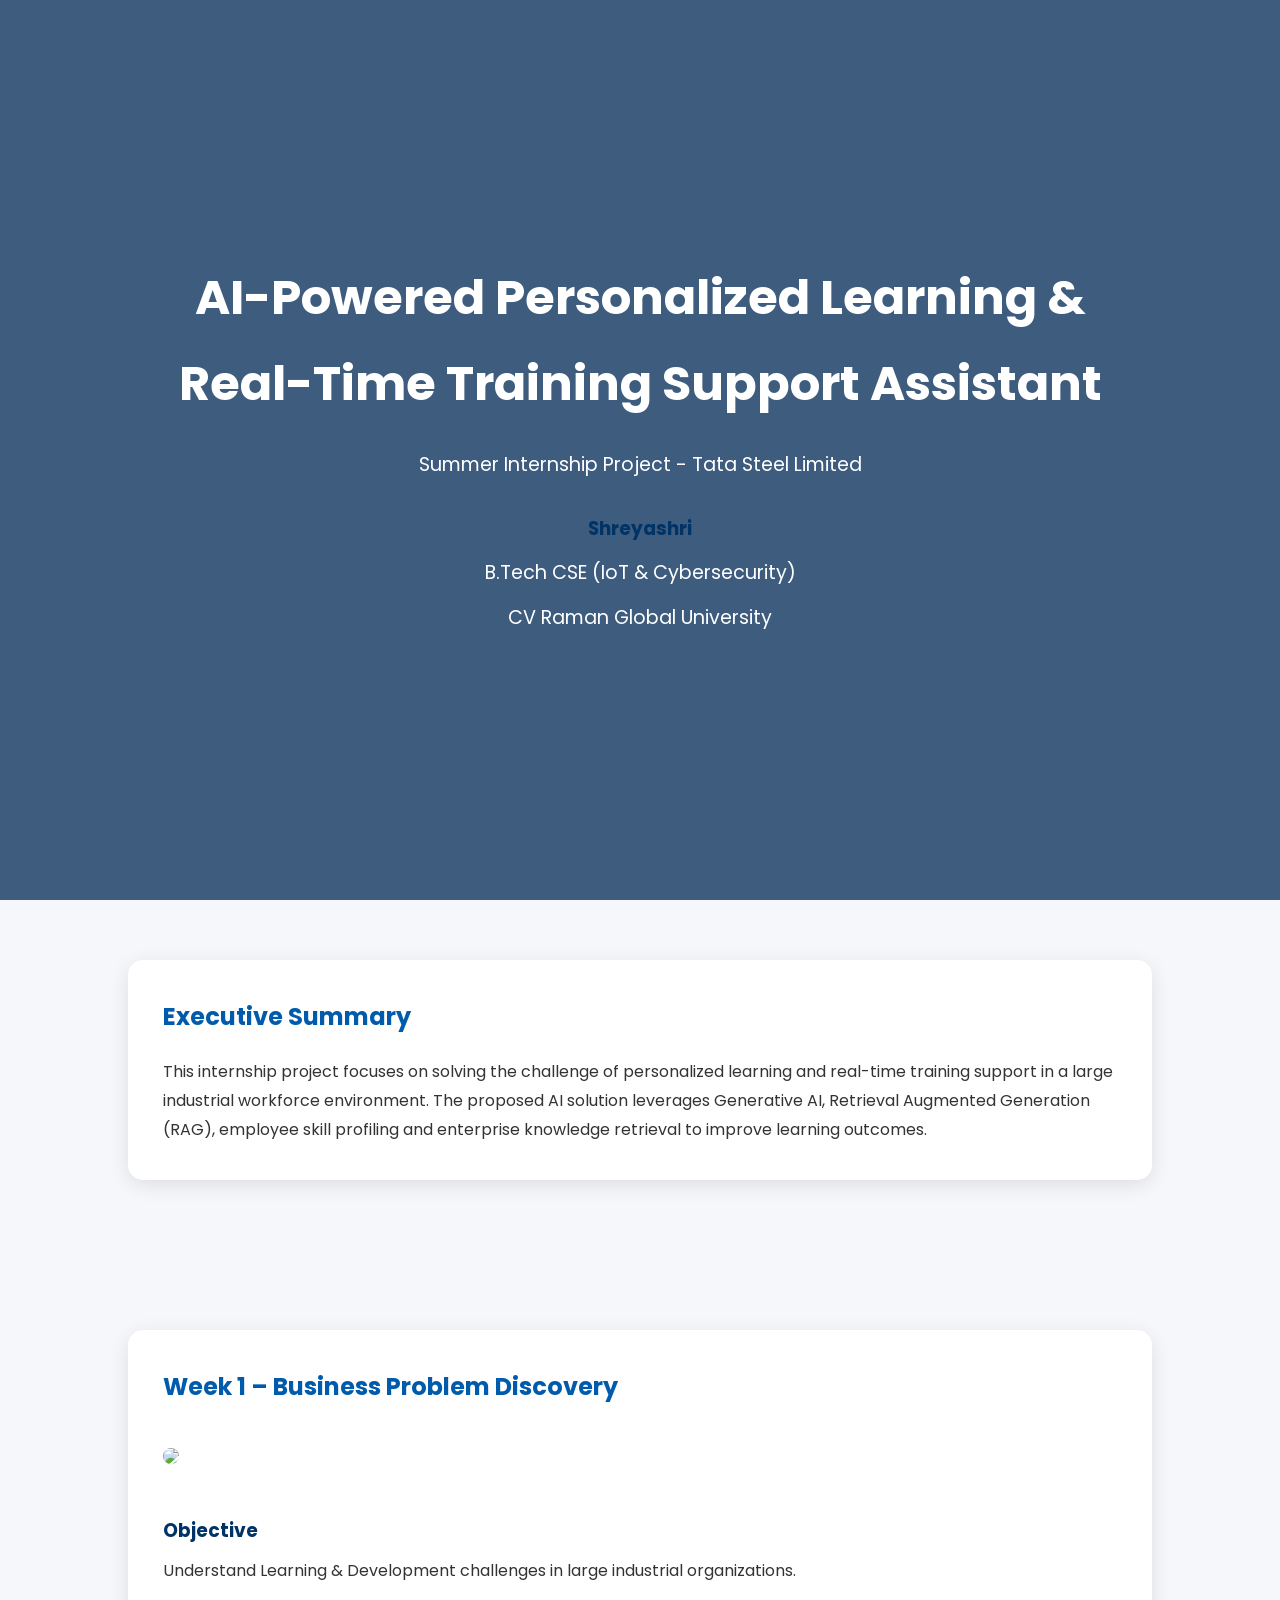
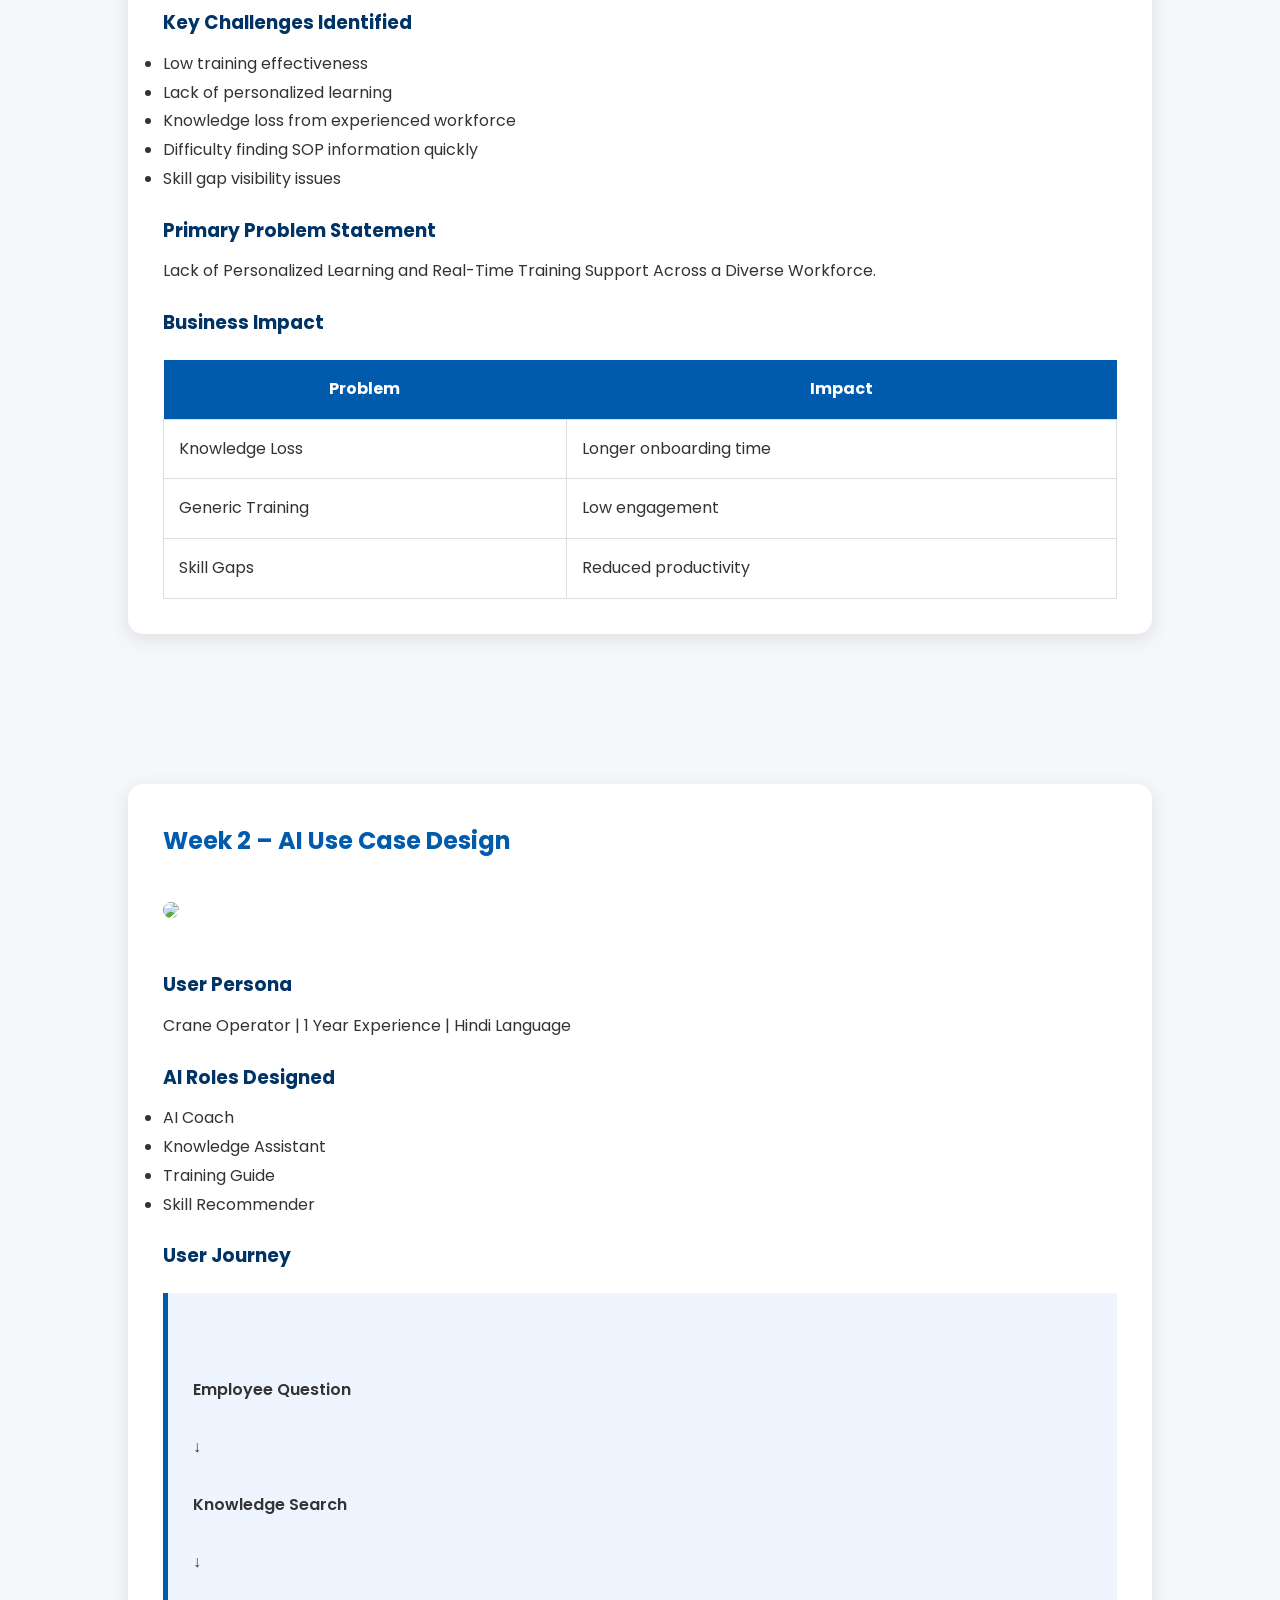
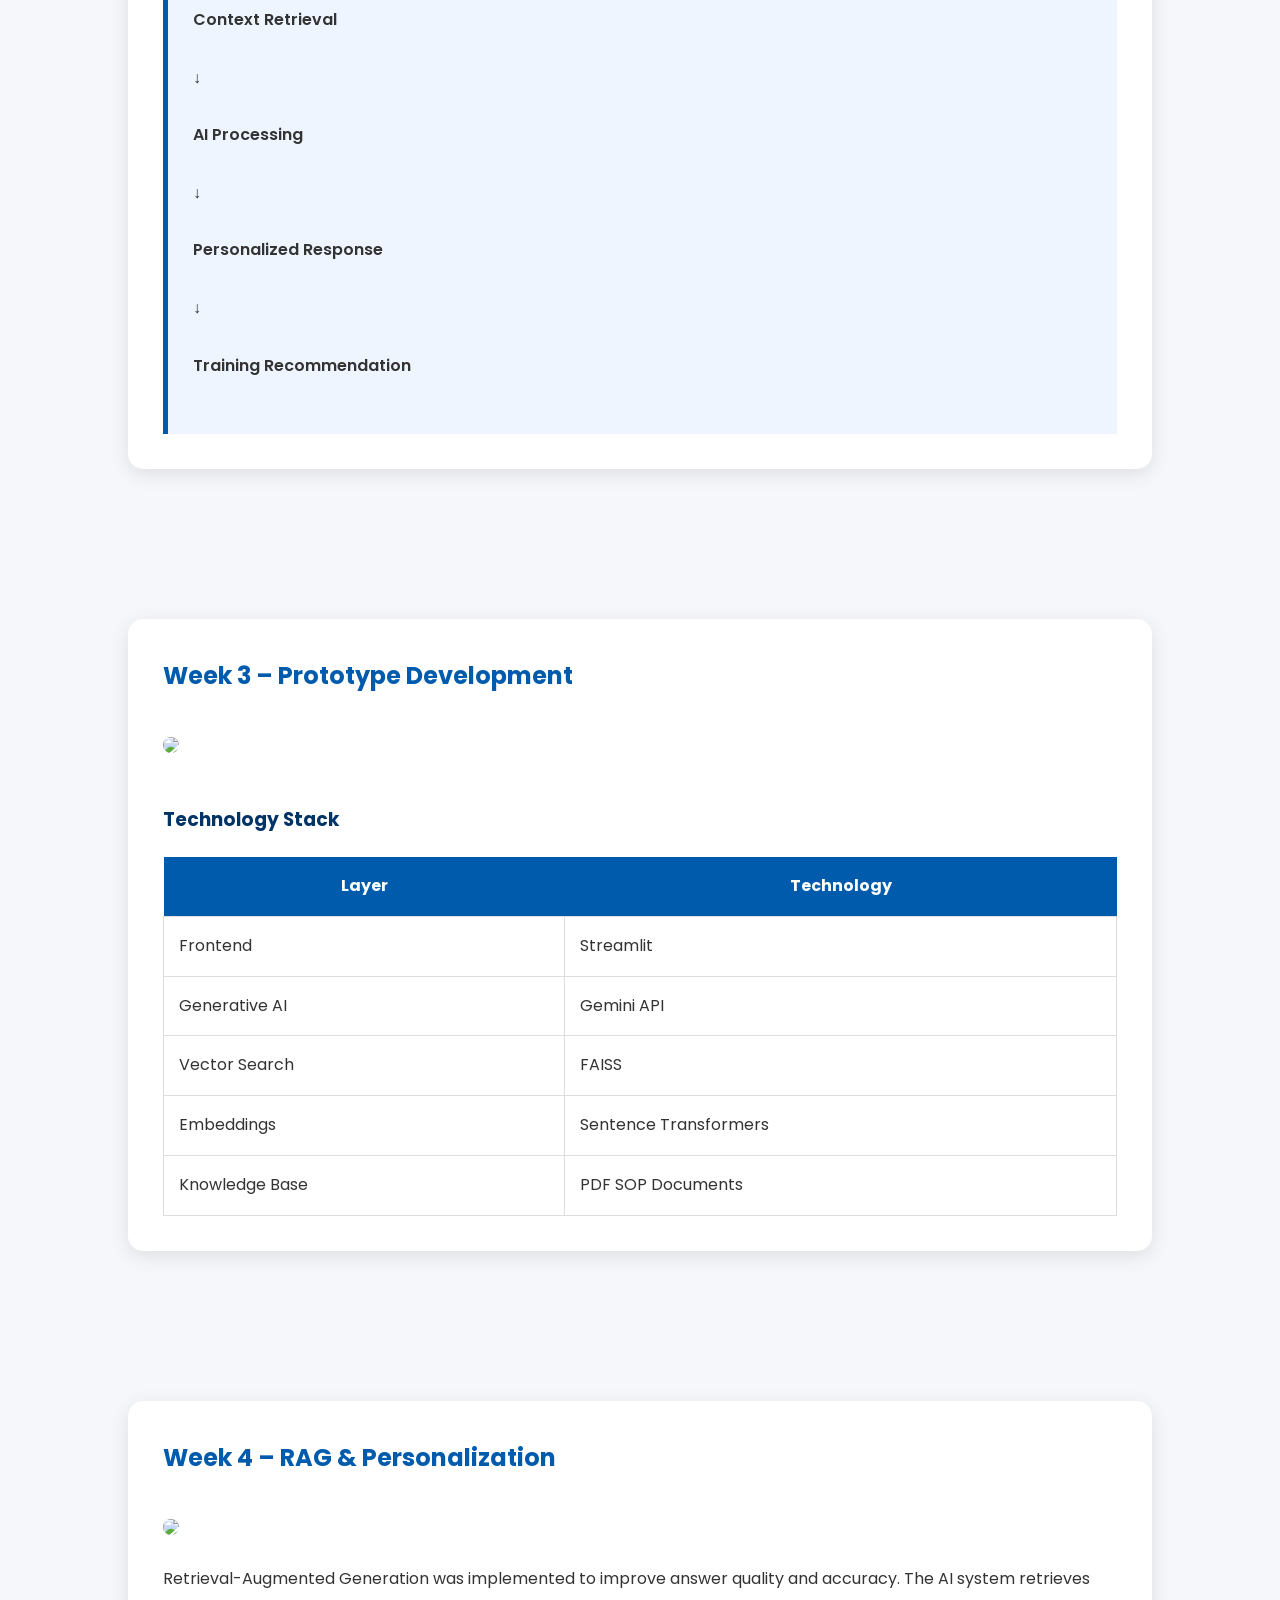
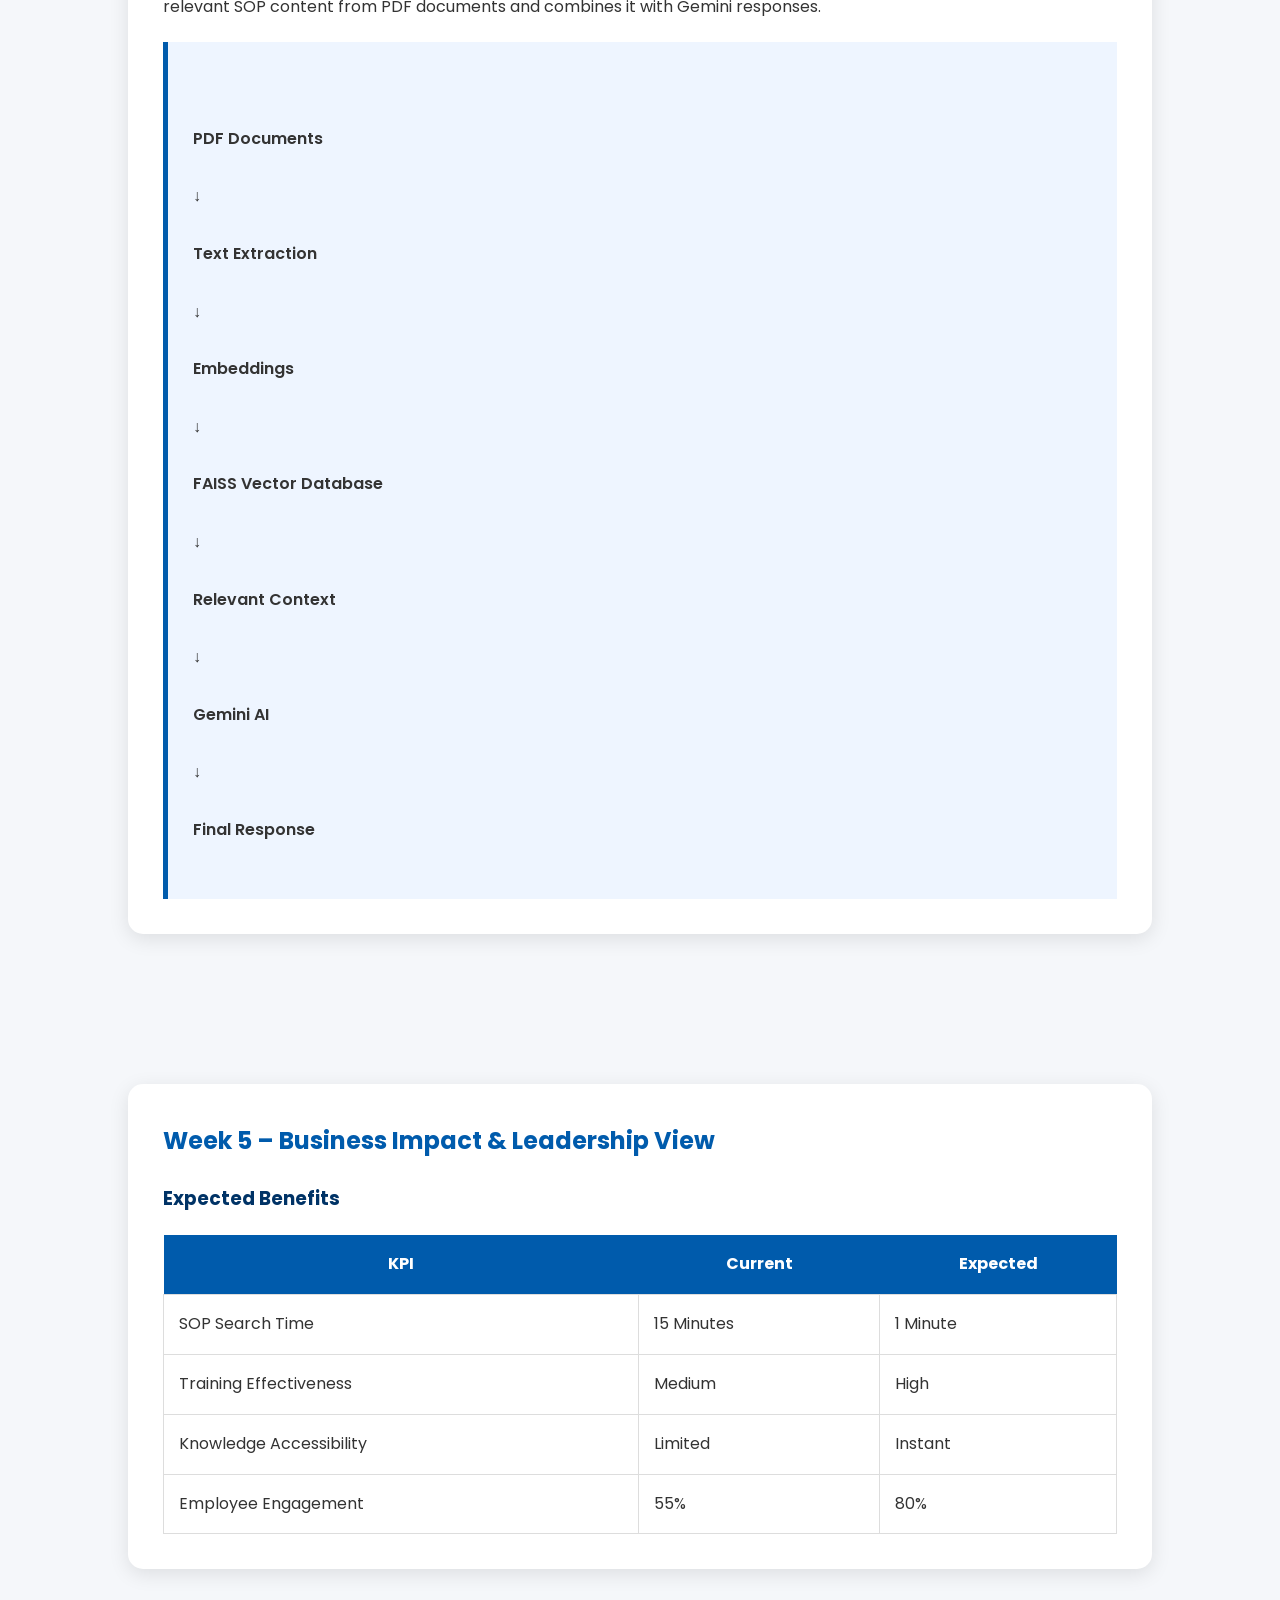
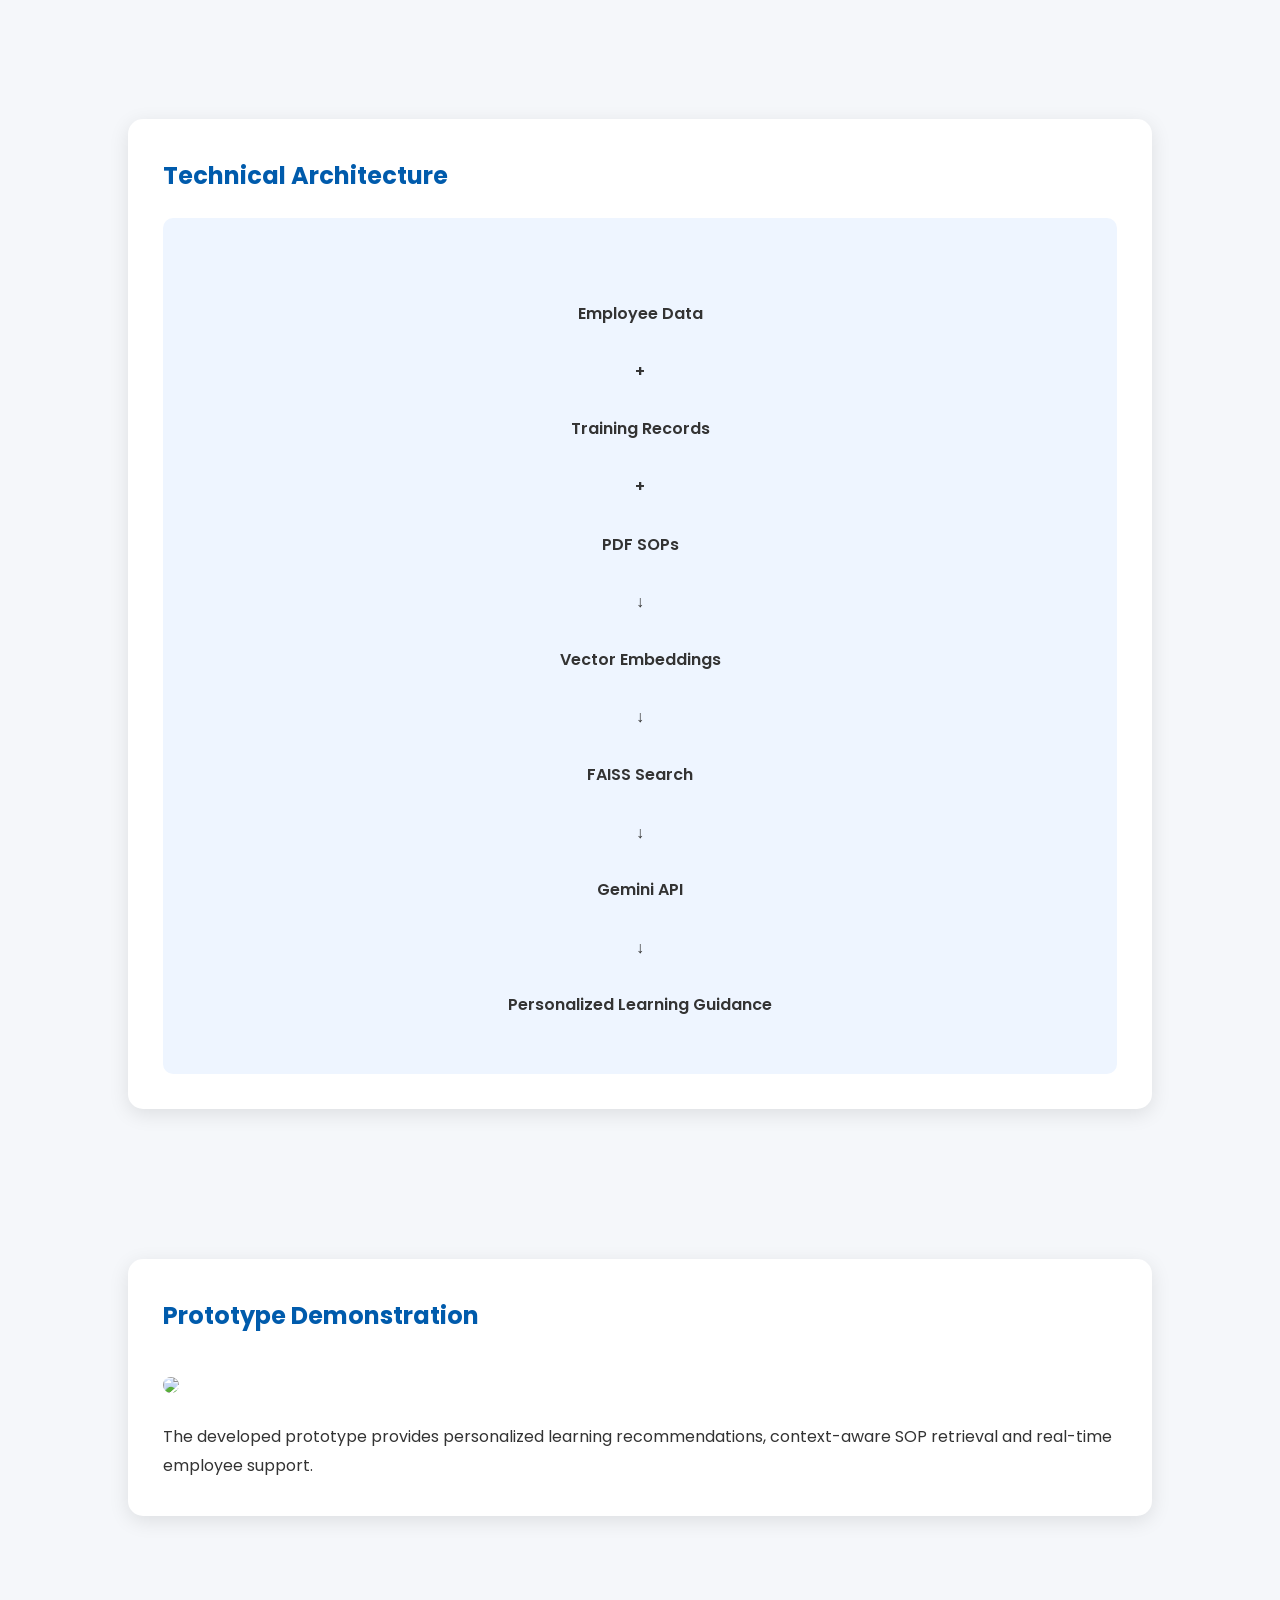
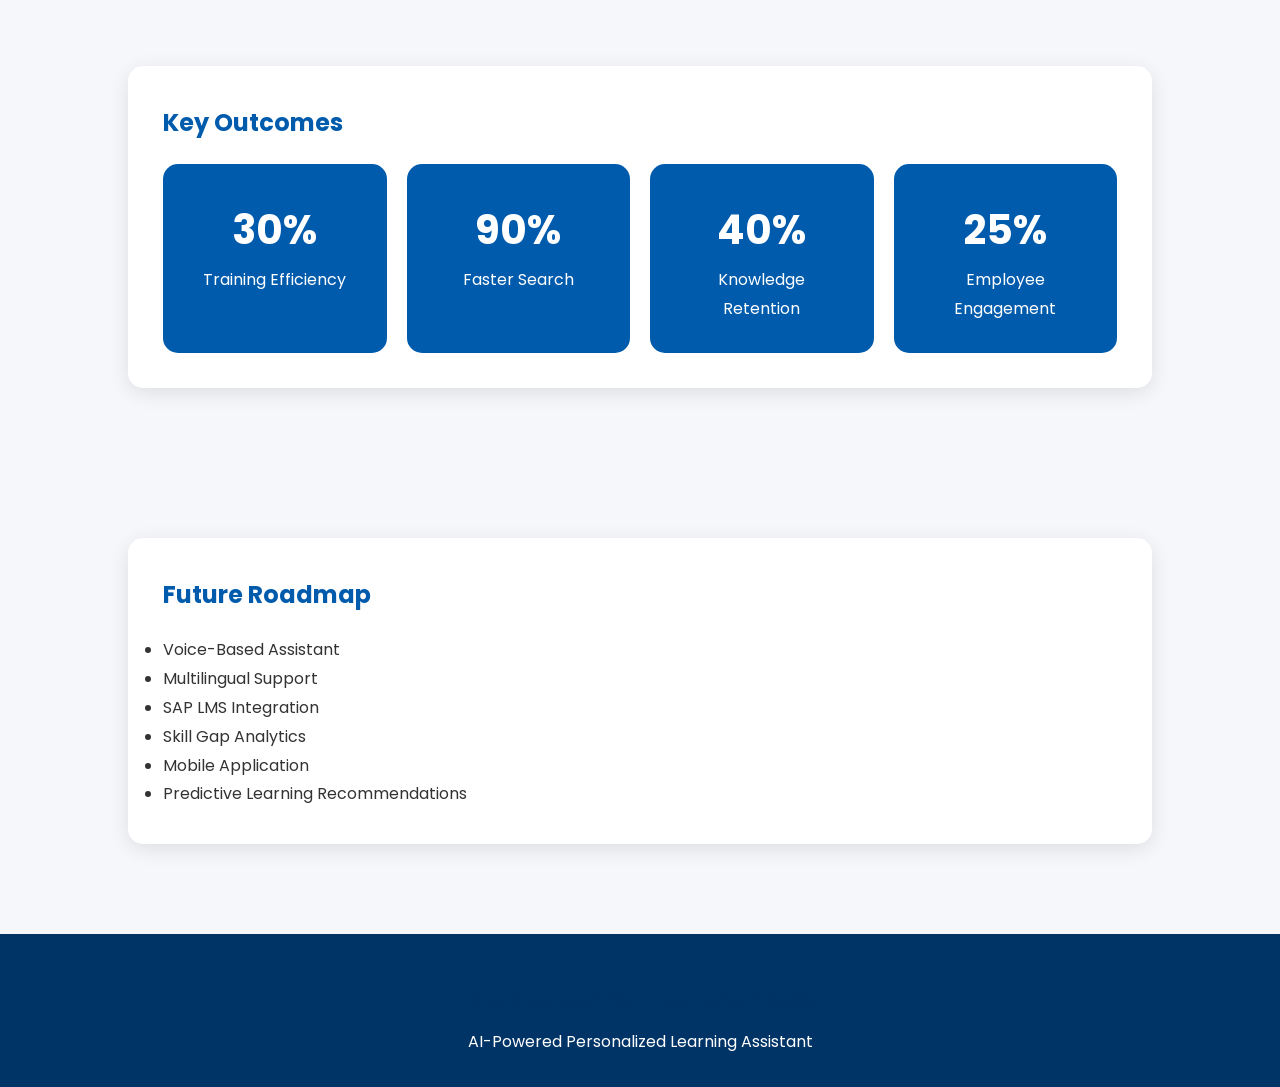
==== AI_LD_PROJECT_SUMMARY/index.html @ f48018dc "Fresh initial commit - completely clean and local" ====
<!DOCTYPE html>
<html lang="en">
<head>

<meta charset="UTF-8">
<meta name="viewport" content="width=device-width, initial-scale=1.0">

<title>Tata Steel Internship Project</title>

<link rel="stylesheet" href="style.css">

<link href="https://fonts.googleapis.com/css2?family=Poppins:wght@300;400;500;600;700&display=swap" rel="stylesheet">

</head>

<body>

<header class="hero">

<div class="overlay">

<h1>
AI-Powered Personalized Learning &
Real-Time Training Support Assistant
</h1>

<p>Summer Internship Project - Tata Steel Limited</p>

<h3>
Shreyashri
</h3>

<p>
B.Tech CSE (IoT & Cybersecurity)
</p>

<p>
CV Raman Global University
</p>

</div>

</header>

<section class="section">

<div class="card">

<h2>Executive Summary</h2>

<p>

This internship project focuses on solving the challenge of
personalized learning and real-time training support in a large
industrial workforce environment.

The proposed AI solution leverages Generative AI, Retrieval
Augmented Generation (RAG), employee skill profiling and
enterprise knowledge retrieval to improve learning outcomes.

</p>

</div>

</section>

<!-- WEEK 1 -->

<section class="section">

<div class="card">

<h2>Week 1 – Business Problem Discovery</h2>

<img src="images/steel_training.jpg">

<h3>Objective</h3>

<p>
Understand Learning & Development challenges in large industrial organizations.
</p>

<h3>Key Challenges Identified</h3>

<ul>

<li>Low training effectiveness</li>

<li>Lack of personalized learning</li>

<li>Knowledge loss from experienced workforce</li>

<li>Difficulty finding SOP information quickly</li>

<li>Skill gap visibility issues</li>

</ul>

<h3>Primary Problem Statement</h3>

<p>

Lack of Personalized Learning and Real-Time Training Support Across a Diverse Workforce.

</p>

<h3>Business Impact</h3>

<table>

<tr>

<th>Problem</th>

<th>Impact</th>

</tr>

<tr>

<td>Knowledge Loss</td>

<td>Longer onboarding time</td>

</tr>

<tr>

<td>Generic Training</td>

<td>Low engagement</td>

</tr>

<tr>

<td>Skill Gaps</td>

<td>Reduced productivity</td>

</tr>

</table>

</div>

</section>

<!-- WEEK 2 -->

<section class="section">

<div class="card">

<h2>Week 2 – AI Use Case Design</h2>

<img src="images/ai_learning.jpg">

<h3>User Persona</h3>

<p>

Crane Operator | 1 Year Experience | Hindi Language

</p>

<h3>AI Roles Designed</h3>

<ul>

<li>AI Coach</li>

<li>Knowledge Assistant</li>

<li>Training Guide</li>

<li>Skill Recommender</li>

</ul>

<h3>User Journey</h3>

<div class="flow">

Employee Question

↓

Knowledge Search

↓

Context Retrieval

↓

AI Processing

↓

Personalized Response

↓

Training Recommendation

</div>

</div>

</section>

<!-- WEEK 3 -->

<section class="section">

<div class="card">

<h2>Week 3 – Prototype Development</h2>

<img src="images/dashboard.jpg">

<h3>Technology Stack</h3>

<table>

<tr>

<th>Layer</th>

<th>Technology</th>

</tr>

<tr>

<td>Frontend</td>

<td>Streamlit</td>

</tr>

<tr>

<td>Generative AI</td>

<td>Gemini API</td>

</tr>

<tr>

<td>Vector Search</td>

<td>FAISS</td>

</tr>

<tr>

<td>Embeddings</td>

<td>Sentence Transformers</td>

</tr>

<tr>

<td>Knowledge Base</td>

<td>PDF SOP Documents</td>

</tr>

</table>

</div>

</section>

<!-- WEEK 4 -->

<section class="section">

<div class="card">

<h2>Week 4 – RAG & Personalization</h2>

<img src="images/architecture.png">

<p>

Retrieval-Augmented Generation was implemented to improve answer quality and accuracy.

The AI system retrieves relevant SOP content from PDF documents and combines it with Gemini responses.

</p>

<div class="flow">

PDF Documents

↓

Text Extraction

↓

Embeddings

↓

FAISS Vector Database

↓

Relevant Context

↓

Gemini AI

↓

Final Response

</div>

</div>

</section>

<!-- WEEK 5 -->

<section class="section">

<div class="card">

<h2>Week 5 – Business Impact & Leadership View</h2>

<h3>Expected Benefits</h3>

<table>

<tr>

<th>KPI</th>

<th>Current</th>

<th>Expected</th>

</tr>

<tr>

<td>SOP Search Time</td>

<td>15 Minutes</td>

<td>1 Minute</td>

</tr>

<tr>

<td>Training Effectiveness</td>

<td>Medium</td>

<td>High</td>

</tr>

<tr>

<td>Knowledge Accessibility</td>

<td>Limited</td>

<td>Instant</td>

</tr>

<tr>

<td>Employee Engagement</td>

<td>55%</td>

<td>80%</td>

</tr>

</table>

</div>

</section>

<!-- ARCHITECTURE -->

<section class="section">

<div class="card">

<h2>Technical Architecture</h2>

<div class="architecture">

Employee Data

+

Training Records

+

PDF SOPs

↓

Vector Embeddings

↓

FAISS Search

↓

Gemini API

↓

Personalized Learning Guidance

</div>

</div>

</section>

<!-- DEMO -->

<section class="section">

<div class="card">

<h2>Prototype Demonstration</h2>

<img src="images/streamlit_demo.png">

<p>

The developed prototype provides personalized learning recommendations,
context-aware SOP retrieval and real-time employee support.

</p>

</div>

</section>

<!-- KPI -->

<section class="section">

<div class="card">

<h2>Key Outcomes</h2>

<div class="kpi-grid">

<div class="kpi">

<h1>30%</h1>

<p>Training Efficiency</p>

</div>

<div class="kpi">

<h1>90%</h1>

<p>Faster Search</p>

</div>

<div class="kpi">

<h1>40%</h1>

<p>Knowledge Retention</p>

</div>

<div class="kpi">

<h1>25%</h1>

<p>Employee Engagement</p>

</div>

</div>

</div>

</section>

<!-- FUTURE -->

<section class="section">

<div class="card">

<h2>Future Roadmap</h2>

<ul>

<li>Voice-Based Assistant</li>

<li>Multilingual Support</li>

<li>SAP LMS Integration</li>

<li>Skill Gap Analytics</li>

<li>Mobile Application</li>

<li>Predictive Learning Recommendations</li>

</ul>

</div>

</section>

<footer>

<h3>Tata Steel Summer Internship Project</h3>

<p>AI-Powered Personalized Learning Assistant</p>

</footer>

</body>
</html>
---- AI_LD_PROJECT_SUMMARY/style.css ----
*{
margin:0;
padding:0;
box-sizing:border-box;
font-family:'Poppins',sans-serif;
}

body{
background:#f5f7fa;
color:#333;
line-height:1.8;
}

.hero{
height:100vh;
background:url('images/hero.jpg');
background-size:cover;
background-position:center;
}

.overlay{
height:100%;
background:rgba(0,40,85,0.75);

display:flex;
flex-direction:column;

justify-content:center;
align-items:center;

text-align:center;

padding:40px;

color:white;
}

.overlay h1{
font-size:3rem;
max-width:1000px;
margin-bottom:20px;
}

.overlay p{
font-size:1.2rem;
margin-bottom:10px;
}

.section{
padding:60px 10%;
}

.card{
background:white;
padding:35px;
border-radius:15px;
box-shadow:0 5px 20px rgba(0,0,0,0.1);
margin-bottom:30px;
}

h2{
color:#005BAC;
margin-bottom:20px;
}

h3{
margin-top:20px;
margin-bottom:10px;
color:#003366;
}

img{
width:100%;
border-radius:10px;
margin-top:20px;
margin-bottom:20px;
}

table{
width:100%;
border-collapse:collapse;
margin-top:20px;
}

table th{
background:#005BAC;
color:white;
padding:15px;
}

table td{
border:1px solid #ddd;
padding:15px;
}

.flow{

background:#eef5ff;

padding:25px;

border-left:5px solid #005BAC;

margin-top:20px;

white-space:pre-line;

font-weight:600;
}

.architecture{

background:#eef5ff;

padding:25px;

border-radius:10px;

text-align:center;

white-space:pre-line;

font-weight:600;
}

.kpi-grid{

display:grid;

grid-template-columns:
repeat(auto-fit,minmax(220px,1fr));

gap:20px;

margin-top:20px;
}

.kpi{

background:#005BAC;

color:white;

padding:30px;

border-radius:15px;

text-align:center;
}

.kpi h1{
font-size:2.5rem;
}

footer{

background:#003366;

color:white;

text-align:center;

padding:30px;
}
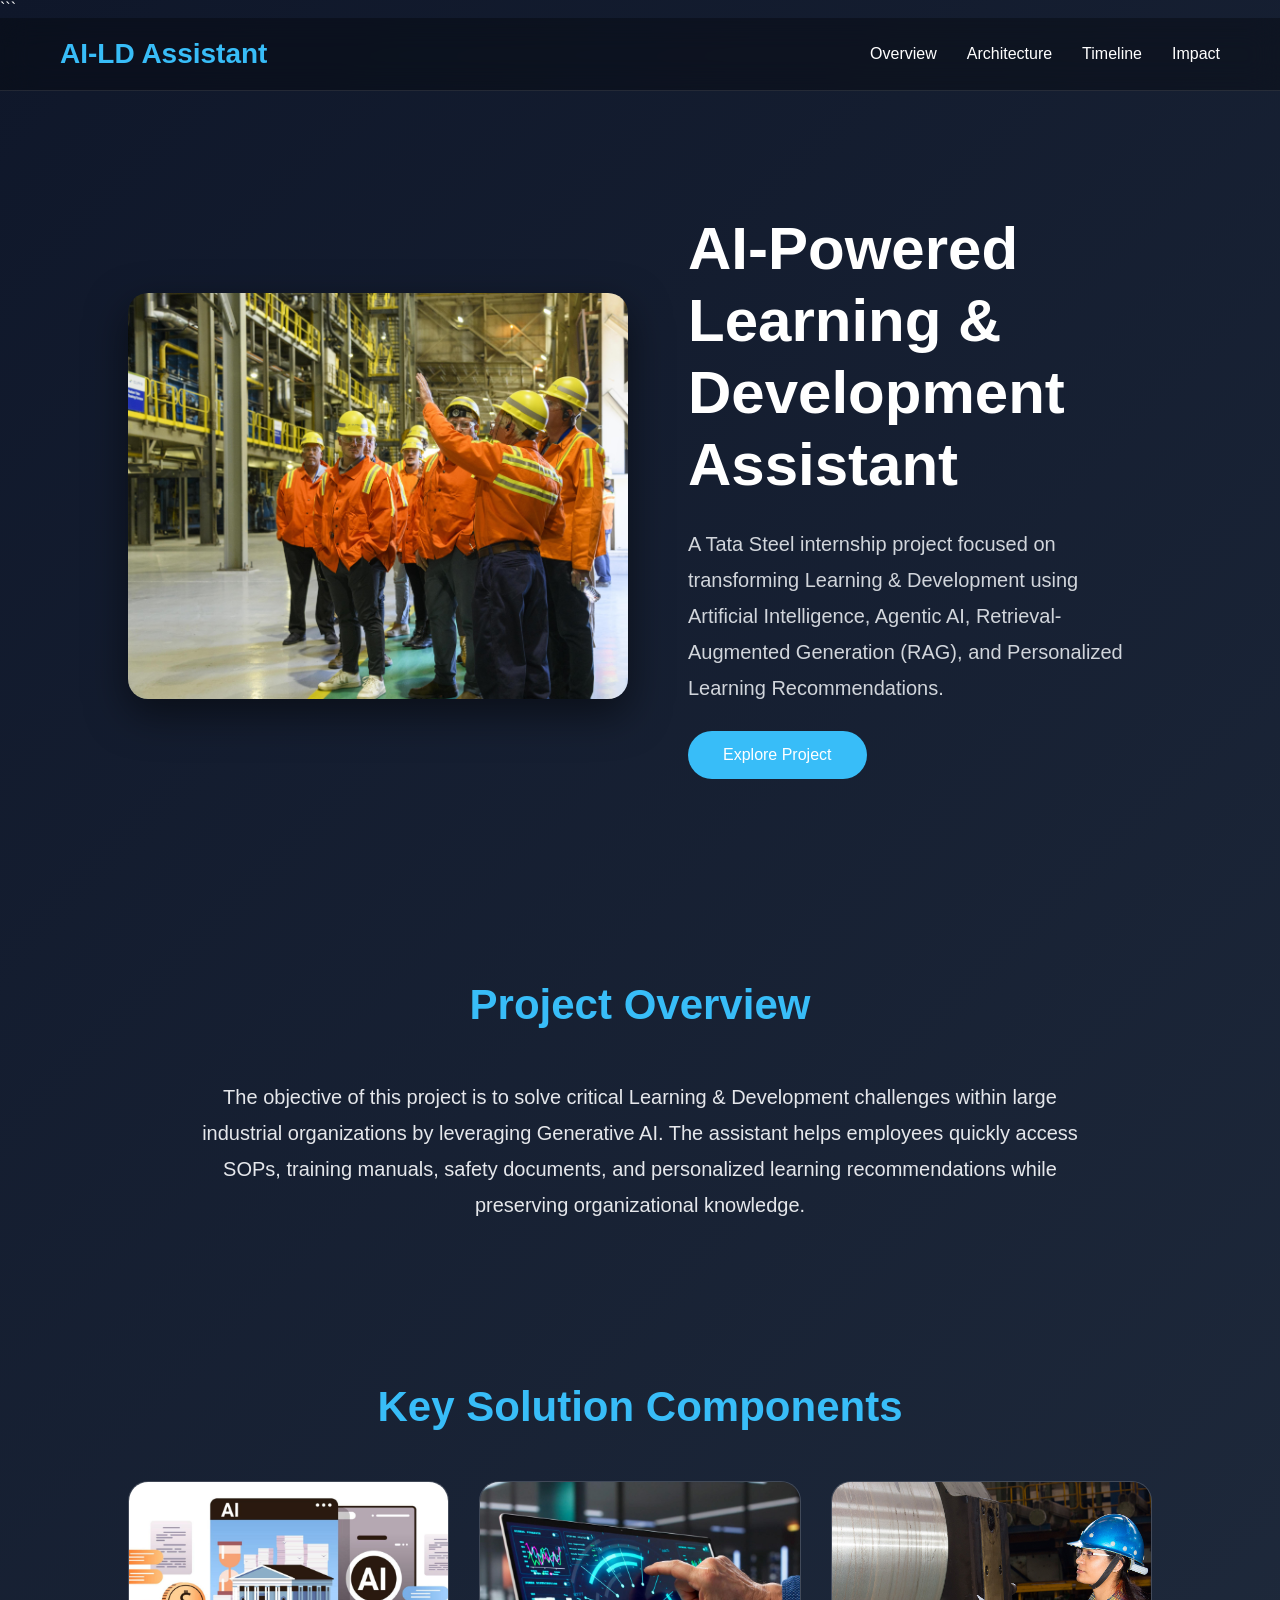
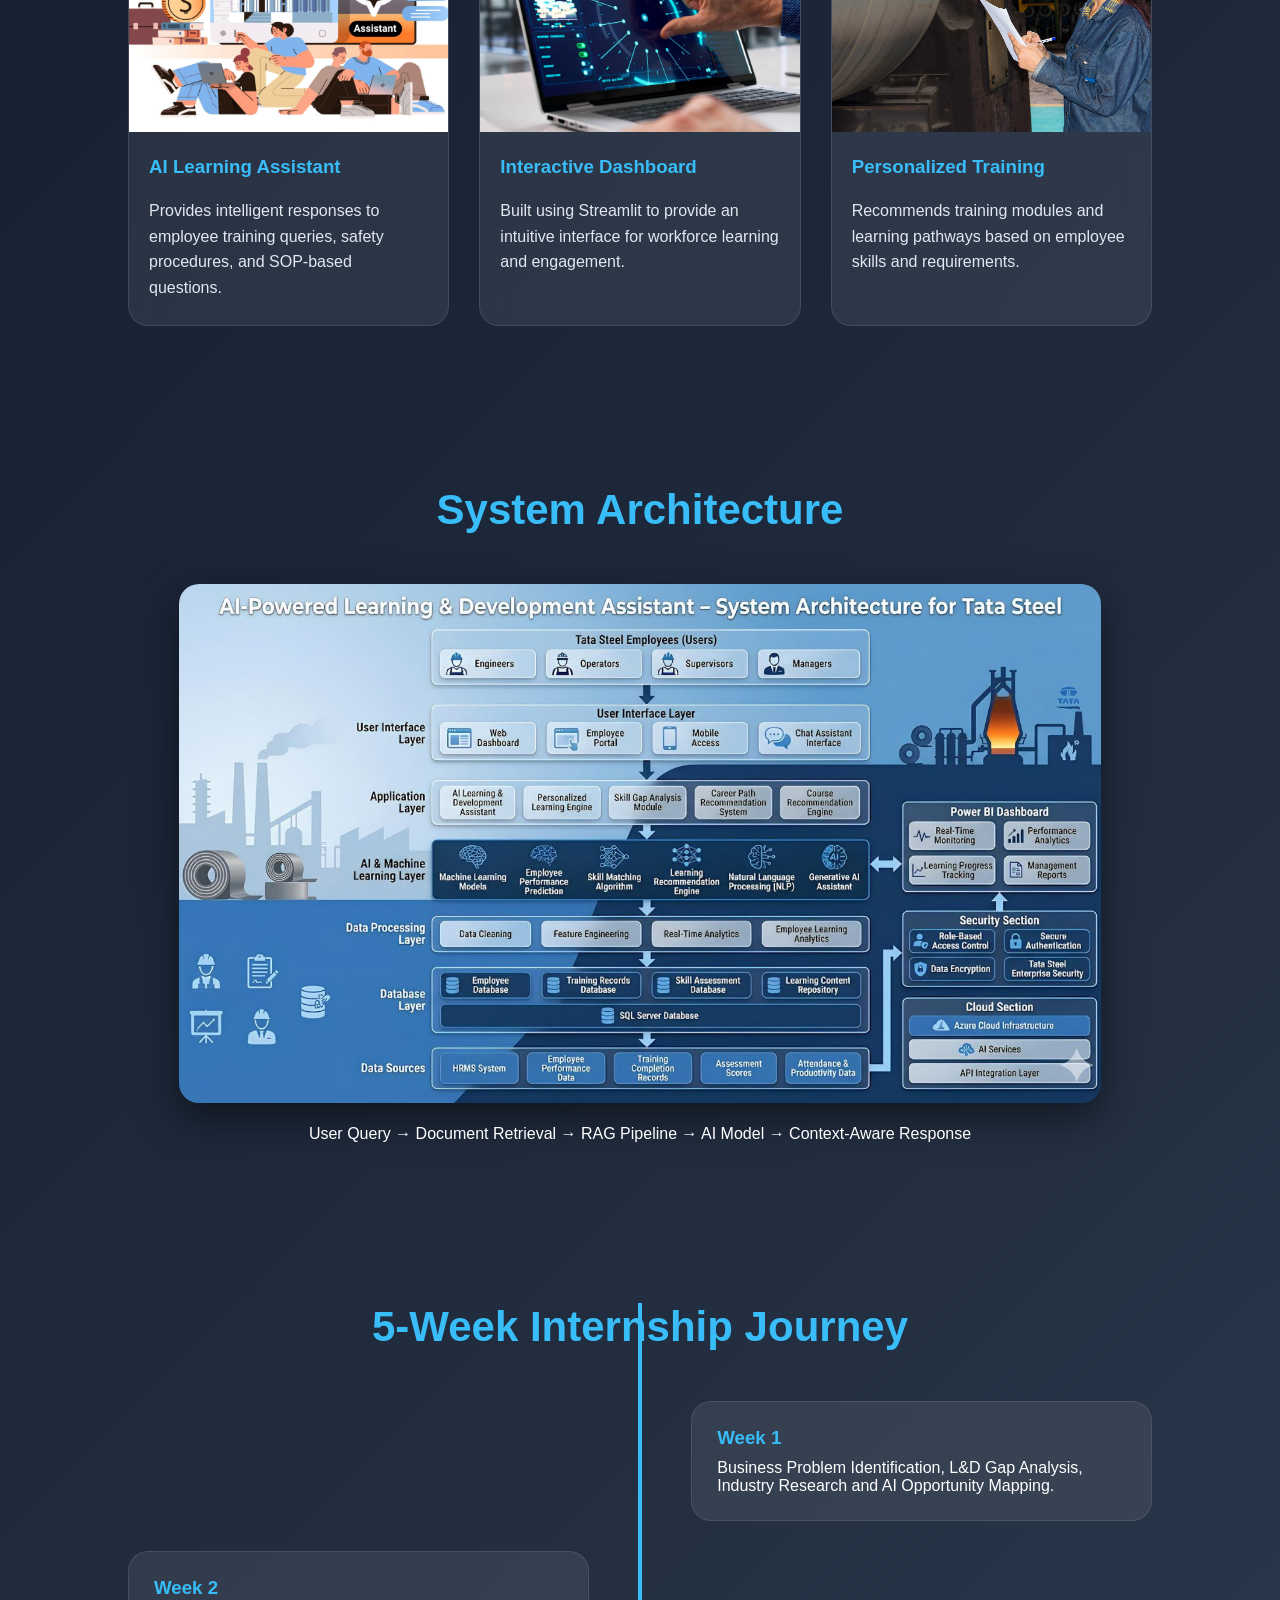
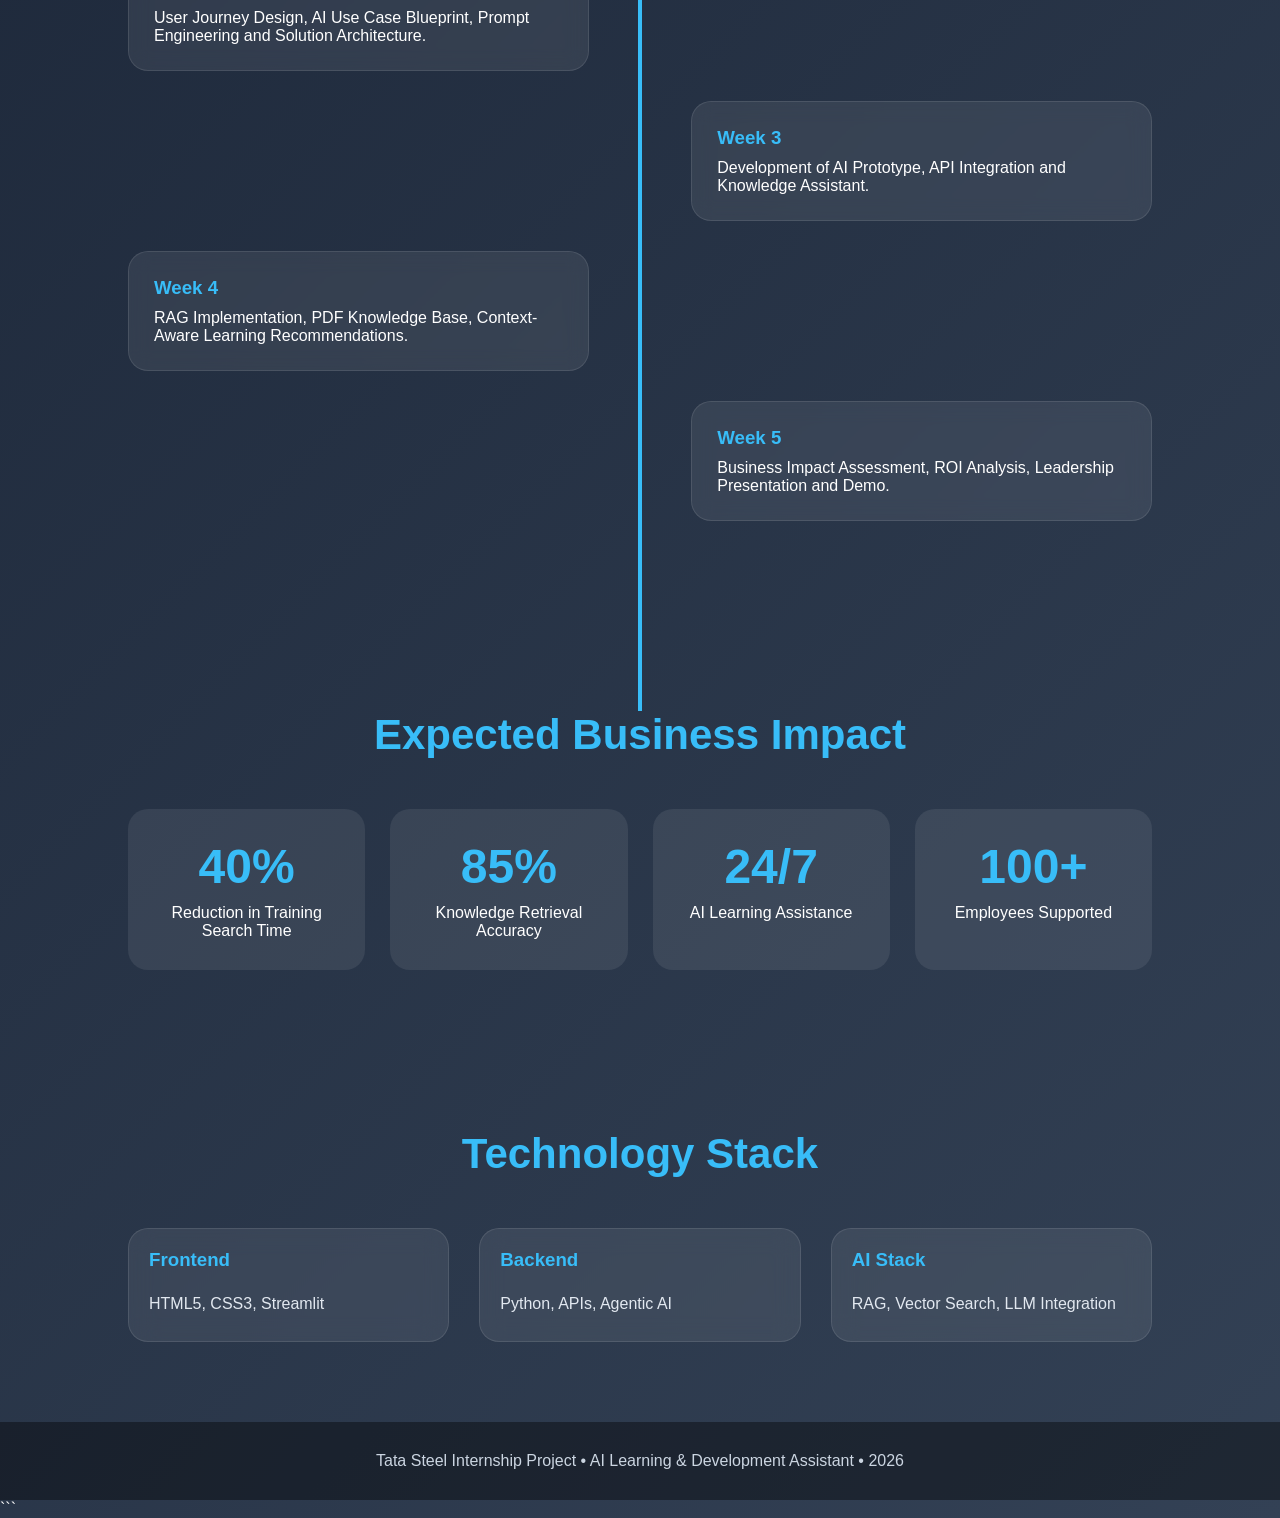
==== commit 8a295491: "Add images folder with project assets" ====
--- a/AI_LD_PROJECT_SUMMARY/index.html
+++ b/AI_LD_PROJECT_SUMMARY/index.html
@@ -1,549 +1,263 @@
 <!DOCTYPE html>
+
 <html lang="en">
+
 <head>
-
-<meta charset="UTF-8">
-<meta name="viewport" content="width=device-width, initial-scale=1.0">
-
-<title>Tata Steel Internship Project</title>
-
-<link rel="stylesheet" href="style.css">
-
-<link href="https://fonts.googleapis.com/css2?family=Poppins:wght@300;400;500;600;700&display=swap" rel="stylesheet">
-
+    <meta charset="UTF-8">
+    <meta name="viewport" content="width=device-width, initial-scale=1.0">
+    <title>AI Learning & Development Assistant | Tata Steel Internship</title>
+    <link rel="stylesheet" href="style.css">
 </head>
 
 <body>
 
-<header class="hero">
-
-<div class="overlay">
-
-<h1>
-AI-Powered Personalized Learning &
-Real-Time Training Support Assistant
-</h1>
-
-<p>Summer Internship Project - Tata Steel Limited</p>
-
-<h3>
-Shreyashri
-</h3>
-
-<p>
-B.Tech CSE (IoT & Cybersecurity)
-</p>
-
-<p>
-CV Raman Global University
-</p>
-
-</div>
-
-</header>
-
-<section class="section">
-
-<div class="card">
-
-<h2>Executive Summary</h2>
-
-<p>
-
-This internship project focuses on solving the challenge of
-personalized learning and real-time training support in a large
-industrial workforce environment.
-
-The proposed AI solution leverages Generative AI, Retrieval
-Augmented Generation (RAG), employee skill profiling and
-enterprise knowledge retrieval to improve learning outcomes.
-
-</p>
-
-</div>
-
-</section>
-
-<!-- WEEK 1 -->
-
-<section class="section">
-
-<div class="card">
-
-<h2>Week 1 – Business Problem Discovery</h2>
-
-<img src="images/steel_training.jpg">
-
-<h3>Objective</h3>
-
-<p>
-Understand Learning & Development challenges in large industrial organizations.
-</p>
-
-<h3>Key Challenges Identified</h3>
-
-<ul>
-
-<li>Low training effectiveness</li>
-
-<li>Lack of personalized learning</li>
-
-<li>Knowledge loss from experienced workforce</li>
-
-<li>Difficulty finding SOP information quickly</li>
-
-<li>Skill gap visibility issues</li>
-
-</ul>
-
-<h3>Primary Problem Statement</h3>
-
-<p>
-
-Lack of Personalized Learning and Real-Time Training Support Across a Diverse Workforce.
-
-</p>
-
-<h3>Business Impact</h3>
-
-<table>
-
-<tr>
-
-<th>Problem</th>
-
-<th>Impact</th>
-
-</tr>
-
-<tr>
-
-<td>Knowledge Loss</td>
-
-<td>Longer onboarding time</td>
-
-</tr>
-
-<tr>
-
-<td>Generic Training</td>
-
-<td>Low engagement</td>
-
-</tr>
-
-<tr>
-
-<td>Skill Gaps</td>
-
-<td>Reduced productivity</td>
-
-</tr>
-
-</table>
-
-</div>
-
-</section>
-
-<!-- WEEK 2 -->
-
-<section class="section">
-
-<div class="card">
-
-<h2>Week 2 – AI Use Case Design</h2>
-
-<img src="images/ai_learning.jpg">
-
-<h3>User Persona</h3>
-
-<p>
-
-Crane Operator | 1 Year Experience | Hindi Language
-
-</p>
-
-<h3>AI Roles Designed</h3>
-
-<ul>
-
-<li>AI Coach</li>
-
-<li>Knowledge Assistant</li>
-
-<li>Training Guide</li>
-
-<li>Skill Recommender</li>
-
-</ul>
-
-<h3>User Journey</h3>
-
-<div class="flow">
-
-Employee Question
-
-↓
-
-Knowledge Search
-
-↓
-
-Context Retrieval
-
-↓
-
-AI Processing
-
-↓
-
-Personalized Response
-
-↓
-
-Training Recommendation
-
-</div>
-
-</div>
-
-</section>
-
-<!-- WEEK 3 -->
-
-<section class="section">
-
-<div class="card">
-
-<h2>Week 3 – Prototype Development</h2>
-
-<img src="images/dashboard.jpg">
-
-<h3>Technology Stack</h3>
-
-<table>
-
-<tr>
-
-<th>Layer</th>
-
-<th>Technology</th>
-
-</tr>
-
-<tr>
-
-<td>Frontend</td>
-
-<td>Streamlit</td>
-
-</tr>
-
-<tr>
-
-<td>Generative AI</td>
-
-<td>Gemini API</td>
-
-</tr>
-
-<tr>
-
-<td>Vector Search</td>
-
-<td>FAISS</td>
-
-</tr>
-
-<tr>
-
-<td>Embeddings</td>
-
-<td>Sentence Transformers</td>
-
-</tr>
-
-<tr>
-
-<td>Knowledge Base</td>
-
-<td>PDF SOP Documents</td>
-
-</tr>
-
-</table>
-
-</div>
-
-</section>
-
-<!-- WEEK 4 -->
-
-<section class="section">
-
-<div class="card">
-
-<h2>Week 4 – RAG & Personalization</h2>
-
-<img src="images/architecture.png">
-
-<p>
-
-Retrieval-Augmented Generation was implemented to improve answer quality and accuracy.
-
-The AI system retrieves relevant SOP content from PDF documents and combines it with Gemini responses.
-
-</p>
-
-<div class="flow">
-
-PDF Documents
-
-↓
-
-Text Extraction
-
-↓
-
-Embeddings
-
-↓
-
-FAISS Vector Database
-
-↓
-
-Relevant Context
-
-↓
-
-Gemini AI
-
-↓
-
-Final Response
-
-</div>
-
-</div>
-
-</section>
-
-<!-- WEEK 5 -->
-
-<section class="section">
-
-<div class="card">
-
-<h2>Week 5 – Business Impact & Leadership View</h2>
-
-<h3>Expected Benefits</h3>
-
-<table>
-
-<tr>
-
-<th>KPI</th>
-
-<th>Current</th>
-
-<th>Expected</th>
-
-</tr>
-
-<tr>
-
-<td>SOP Search Time</td>
-
-<td>15 Minutes</td>
-
-<td>1 Minute</td>
-
-</tr>
-
-<tr>
-
-<td>Training Effectiveness</td>
-
-<td>Medium</td>
-
-<td>High</td>
-
-</tr>
-
-<tr>
-
-<td>Knowledge Accessibility</td>
-
-<td>Limited</td>
-
-<td>Instant</td>
-
-</tr>
-
-<tr>
-
-<td>Employee Engagement</td>
-
-<td>55%</td>
-
-<td>80%</td>
-
-</tr>
-
-</table>
-
-</div>
+```
+<!-- NAVBAR -->
+
+<nav>
+    <div class="logo">AI-LD Assistant</div>
+
+    <ul>
+        <li><a href="#overview">Overview</a></li>
+        <li><a href="#architecture">Architecture</a></li>
+        <li><a href="#timeline">Timeline</a></li>
+        <li><a href="#impact">Impact</a></li>
+    </ul>
+</nav>
+
+<!-- HERO SECTION -->
+
+<section class="hero">
+
+    <img src="images/hero.jpg" alt="AI Learning Assistant">
+
+    <div class="hero-text">
+
+        <h1>
+            AI-Powered Learning & Development Assistant
+        </h1>
+
+        <p>
+            A Tata Steel internship project focused on transforming Learning &
+            Development using Artificial Intelligence, Agentic AI,
+            Retrieval-Augmented Generation (RAG), and Personalized Learning
+            Recommendations.
+        </p>
+
+        <button onclick="location.href='#overview'">
+            Explore Project
+        </button>
+
+    </div>
+
+</section>
+
+<!-- OVERVIEW -->
+
+<section class="overview" id="overview">
+
+    <h2>Project Overview</h2>
+
+    <p>
+        The objective of this project is to solve critical Learning &
+        Development challenges within large industrial organizations by
+        leveraging Generative AI.
+
+        The assistant helps employees quickly access SOPs,
+        training manuals, safety documents, and personalized
+        learning recommendations while preserving organizational knowledge.
+    </p>
+
+</section>
+
+<!-- PROJECT HIGHLIGHTS -->
+
+<section>
+
+    <h2>Key Solution Components</h2>
+
+    <div class="cards">
+
+        <div class="card">
+
+            <img src="images/ai_learning.jpg">
+
+            <h3>AI Learning Assistant</h3>
+
+            <p>
+                Provides intelligent responses to employee training queries,
+                safety procedures, and SOP-based questions.
+            </p>
+
+        </div>
+
+        <div class="card">
+
+            <img src="images/dashboard.jpg">
+
+            <h3>Interactive Dashboard</h3>
+
+            <p>
+                Built using Streamlit to provide an intuitive interface
+                for workforce learning and engagement.
+            </p>
+
+        </div>
+
+        <div class="card">
+
+            <img src="images/steel_training.jpg">
+
+            <h3>Personalized Training</h3>
+
+            <p>
+                Recommends training modules and learning pathways based
+                on employee skills and requirements.
+            </p>
+
+        </div>
+
+    </div>
 
 </section>
 
 <!-- ARCHITECTURE -->
 
-<section class="section">
-
-<div class="card">
-
-<h2>Technical Architecture</h2>
-
-<div class="architecture">
-
-Employee Data
-
-+
-
-Training Records
-
-+
-
-PDF SOPs
-
-↓
-
-Vector Embeddings
-
-↓
-
-FAISS Search
-
-↓
-
-Gemini API
-
-↓
-
-Personalized Learning Guidance
-
-</div>
-
-</div>
-
-</section>
-
-<!-- DEMO -->
-
-<section class="section">
-
-<div class="card">
-
-<h2>Prototype Demonstration</h2>
-
-<img src="images/streamlit_demo.png">
-
-<p>
-
-The developed prototype provides personalized learning recommendations,
-context-aware SOP retrieval and real-time employee support.
-
-</p>
-
-</div>
-
-</section>
-
-<!-- KPI -->
-
-<section class="section">
-
-<div class="card">
-
-<h2>Key Outcomes</h2>
-
-<div class="kpi-grid">
-
-<div class="kpi">
-
-<h1>30%</h1>
-
-<p>Training Efficiency</p>
-
-</div>
-
-<div class="kpi">
-
-<h1>90%</h1>
-
-<p>Faster Search</p>
-
-</div>
-
-<div class="kpi">
-
-<h1>40%</h1>
-
-<p>Knowledge Retention</p>
-
-</div>
-
-<div class="kpi">
-
-<h1>25%</h1>
-
-<p>Employee Engagement</p>
-
-</div>
-
-</div>
-
-</div>
-
-</section>
-
-<!-- FUTURE -->
-
-<section class="section">
-
-<div class="card">
-
-<h2>Future Roadmap</h2>
-
-<ul>
-
-<li>Voice-Based Assistant</li>
-
-<li>Multilingual Support</li>
-
-<li>SAP LMS Integration</li>
-
-<li>Skill Gap Analytics</li>
-
-<li>Mobile Application</li>
-
-<li>Predictive Learning Recommendations</li>
-
-</ul>
-
-</div>
-
-</section>
+<section class="workflow" id="architecture">
+
+    <h2>System Architecture</h2>
+
+    <img src="images/system architecture.jpg" class="architecture">
+
+    <br><br>
+
+    <p>
+        User Query → Document Retrieval → RAG Pipeline →
+        AI Model → Context-Aware Response
+    </p>
+
+</section>
+
+<!-- TIMELINE -->
+
+<section class="timeline" id="timeline">
+
+    <h2>5-Week Internship Journey</h2>
+
+    <div class="week">
+        <h3>Week 1</h3>
+        <p>
+            Business Problem Identification, L&D Gap Analysis,
+            Industry Research and AI Opportunity Mapping.
+        </p>
+    </div>
+
+    <div class="week">
+        <h3>Week 2</h3>
+        <p>
+            User Journey Design, AI Use Case Blueprint,
+            Prompt Engineering and Solution Architecture.
+        </p>
+    </div>
+
+    <div class="week">
+        <h3>Week 3</h3>
+        <p>
+            Development of AI Prototype,
+            API Integration and Knowledge Assistant.
+        </p>
+    </div>
+
+    <div class="week">
+        <h3>Week 4</h3>
+        <p>
+            RAG Implementation,
+            PDF Knowledge Base,
+            Context-Aware Learning Recommendations.
+        </p>
+    </div>
+
+    <div class="week">
+        <h3>Week 5</h3>
+        <p>
+            Business Impact Assessment,
+            ROI Analysis,
+            Leadership Presentation and Demo.
+        </p>
+    </div>
+
+</section>
+
+<!-- BUSINESS IMPACT -->
+
+<section id="impact">
+
+    <h2>Expected Business Impact</h2>
+
+    <div class="stats">
+
+        <div class="stat-box">
+            <h1>40%</h1>
+            <p>Reduction in Training Search Time</p>
+        </div>
+
+        <div class="stat-box">
+            <h1>85%</h1>
+            <p>Knowledge Retrieval Accuracy</p>
+        </div>
+
+        <div class="stat-box">
+            <h1>24/7</h1>
+            <p>AI Learning Assistance</p>
+        </div>
+
+        <div class="stat-box">
+            <h1>100+</h1>
+            <p>Employees Supported</p>
+        </div>
+
+    </div>
+
+</section>
+
+<!-- TECHNOLOGY STACK -->
+
+<section>
+
+    <h2>Technology Stack</h2>
+
+    <div class="cards">
+
+        <div class="card">
+            <h3>Frontend</h3>
+            <p>HTML5, CSS3, Streamlit</p>
+        </div>
+
+        <div class="card">
+            <h3>Backend</h3>
+            <p>Python, APIs, Agentic AI</p>
+        </div>
+
+        <div class="card">
+            <h3>AI Stack</h3>
+            <p>RAG, Vector Search, LLM Integration</p>
+        </div>
+
+    </div>
+
+</section>
+
+<!-- FOOTER -->
 
 <footer>
 
-<h3>Tata Steel Summer Internship Project</h3>
-
-<p>AI-Powered Personalized Learning Assistant</p>
+    <p>
+        Tata Steel Internship Project • AI Learning & Development Assistant • 2026
+    </p>
 
 </footer>
+```
 
 </body>
-</html>+
+</html>
--- a/AI_LD_PROJECT_SUMMARY/style.css
+++ b/AI_LD_PROJECT_SUMMARY/style.css
@@ -1,164 +1,275 @@
 *{
-margin:0;
-padding:0;
-box-sizing:border-box;
-font-family:'Poppins',sans-serif;
+    margin:0;
+    padding:0;
+    box-sizing:border-box;
+    font-family:'Segoe UI',sans-serif;
 }
 
 body{
-background:#f5f7fa;
-color:#333;
-line-height:1.8;
-}
+    background: linear-gradient(135deg,#0f172a,#1e293b,#334155);
+    color:white;
+    overflow-x:hidden;
+}
+
+/* NAVBAR */
+
+nav{
+    position:sticky;
+    top:0;
+    z-index:1000;
+    display:flex;
+    justify-content:space-between;
+    align-items:center;
+    padding:20px 60px;
+    background:rgba(0,0,0,0.3);
+    backdrop-filter:blur(15px);
+    border-bottom:1px solid rgba(255,255,255,0.1);
+}
+
+.logo{
+    font-size:28px;
+    font-weight:bold;
+    color:#38bdf8;
+}
+
+nav ul{
+    display:flex;
+    gap:30px;
+    list-style:none;
+}
+
+nav a{
+    text-decoration:none;
+    color:white;
+    transition:0.3s;
+}
+
+nav a:hover{
+    color:#38bdf8;
+}
+
+/* HERO */
 
 .hero{
-height:100vh;
-background:url('images/hero.jpg');
-background-size:cover;
-background-position:center;
-}
-
-.overlay{
-height:100%;
-background:rgba(0,40,85,0.75);
-
-display:flex;
-flex-direction:column;
-
-justify-content:center;
-align-items:center;
-
-text-align:center;
-
-padding:40px;
-
-color:white;
-}
-
-.overlay h1{
-font-size:3rem;
-max-width:1000px;
-margin-bottom:20px;
-}
-
-.overlay p{
-font-size:1.2rem;
-margin-bottom:10px;
-}
-
-.section{
-padding:60px 10%;
+    display:flex;
+    align-items:center;
+    justify-content:center;
+    gap:60px;
+    padding:80px 10%;
+    min-height:90vh;
+}
+
+.hero img{
+    width:500px;
+    border-radius:20px;
+    box-shadow:0 15px 40px rgba(0,0,0,0.5);
+}
+
+.hero-text{
+    max-width:650px;
+}
+
+.hero-text h1{
+    font-size:60px;
+    line-height:1.2;
+    margin-bottom:25px;
+}
+
+.hero-text p{
+    font-size:20px;
+    line-height:1.8;
+    color:#d1d5db;
+}
+
+.hero-text button{
+    margin-top:25px;
+    padding:15px 35px;
+    border:none;
+    border-radius:30px;
+    background:#38bdf8;
+    color:white;
+    cursor:pointer;
+    font-size:16px;
+    transition:0.3s;
+}
+
+.hero-text button:hover{
+    transform:translateY(-3px);
+}
+
+/* SECTION */
+
+section{
+    padding:80px 10%;
+}
+
+section h2{
+    text-align:center;
+    font-size:42px;
+    margin-bottom:50px;
+    color:#38bdf8;
+}
+
+/* OVERVIEW */
+
+.overview{
+    text-align:center;
+}
+
+.overview p{
+    max-width:900px;
+    margin:auto;
+    font-size:20px;
+    line-height:1.8;
+    color:#e5e7eb;
+}
+
+/* CARDS */
+
+.cards{
+    display:grid;
+    grid-template-columns:repeat(auto-fit,minmax(300px,1fr));
+    gap:30px;
 }
 
 .card{
-background:white;
-padding:35px;
-border-radius:15px;
-box-shadow:0 5px 20px rgba(0,0,0,0.1);
-margin-bottom:30px;
-}
-
-h2{
-color:#005BAC;
-margin-bottom:20px;
-}
-
-h3{
-margin-top:20px;
-margin-bottom:10px;
-color:#003366;
-}
-
-img{
-width:100%;
-border-radius:10px;
-margin-top:20px;
-margin-bottom:20px;
-}
-
-table{
-width:100%;
-border-collapse:collapse;
-margin-top:20px;
-}
-
-table th{
-background:#005BAC;
-color:white;
-padding:15px;
-}
-
-table td{
-border:1px solid #ddd;
-padding:15px;
-}
-
-.flow{
-
-background:#eef5ff;
-
-padding:25px;
-
-border-left:5px solid #005BAC;
-
-margin-top:20px;
-
-white-space:pre-line;
-
-font-weight:600;
+    background:rgba(255,255,255,0.08);
+    backdrop-filter:blur(12px);
+    border-radius:20px;
+    overflow:hidden;
+    transition:0.4s;
+    border:1px solid rgba(255,255,255,0.1);
+}
+
+.card:hover{
+    transform:translateY(-10px);
+    box-shadow:0 20px 40px rgba(0,0,0,0.4);
+}
+
+.card img{
+    width:100%;
+    height:250px;
+    object-fit:cover;
+}
+
+.card h3{
+    padding:20px;
+    color:#38bdf8;
+}
+
+.card p{
+    padding:0 20px 25px;
+    line-height:1.6;
+    color:#e2e8f0;
+}
+
+/* ARCHITECTURE */
+
+.workflow{
+    text-align:center;
 }
 
 .architecture{
-
-background:#eef5ff;
-
-padding:25px;
-
-border-radius:10px;
-
-text-align:center;
-
-white-space:pre-line;
-
-font-weight:600;
-}
-
-.kpi-grid{
-
-display:grid;
-
-grid-template-columns:
-repeat(auto-fit,minmax(220px,1fr));
-
-gap:20px;
-
-margin-top:20px;
-}
-
-.kpi{
-
-background:#005BAC;
-
-color:white;
-
-padding:30px;
-
-border-radius:15px;
-
-text-align:center;
-}
-
-.kpi h1{
-font-size:2.5rem;
-}
+    width:90%;
+    max-width:1000px;
+    border-radius:20px;
+    box-shadow:0 15px 40px rgba(0,0,0,0.5);
+}
+
+/* TIMELINE */
+
+.timeline{
+    position:relative;
+}
+
+.timeline::before{
+    content:"";
+    position:absolute;
+    left:50%;
+    width:4px;
+    height:100%;
+    background:#38bdf8;
+    transform:translateX(-50%);
+}
+
+.week{
+    position:relative;
+    width:45%;
+    background:rgba(255,255,255,0.08);
+    backdrop-filter:blur(10px);
+    padding:25px;
+    border-radius:20px;
+    margin:30px 0;
+    border:1px solid rgba(255,255,255,0.1);
+}
+
+.week:nth-child(even){
+    margin-left:auto;
+}
+
+.week:hover{
+    transform:scale(1.03);
+}
+
+.week h3{
+    color:#38bdf8;
+    margin-bottom:10px;
+}
+
+/* STATS */
+
+.stats{
+    display:grid;
+    grid-template-columns:repeat(auto-fit,minmax(220px,1fr));
+    gap:25px;
+}
+
+.stat-box{
+    background:rgba(255,255,255,0.08);
+    padding:30px;
+    text-align:center;
+    border-radius:20px;
+}
+
+.stat-box h1{
+    color:#38bdf8;
+    font-size:48px;
+}
+
+.stat-box p{
+    margin-top:10px;
+}
+
+/* FOOTER */
 
 footer{
-
-background:#003366;
-
-color:white;
-
-text-align:center;
-
-padding:30px;
+    text-align:center;
+    padding:30px;
+    background:rgba(0,0,0,0.4);
+    color:#cbd5e1;
+}
+
+/* RESPONSIVE */
+
+@media(max-width:900px){
+
+.hero{
+    flex-direction:column;
+}
+
+.hero img{
+    width:100%;
+}
+
+.hero-text h1{
+    font-size:42px;
+}
+
+.timeline::before{
+    display:none;
+}
+
+.week{
+    width:100%;
+}
 }
